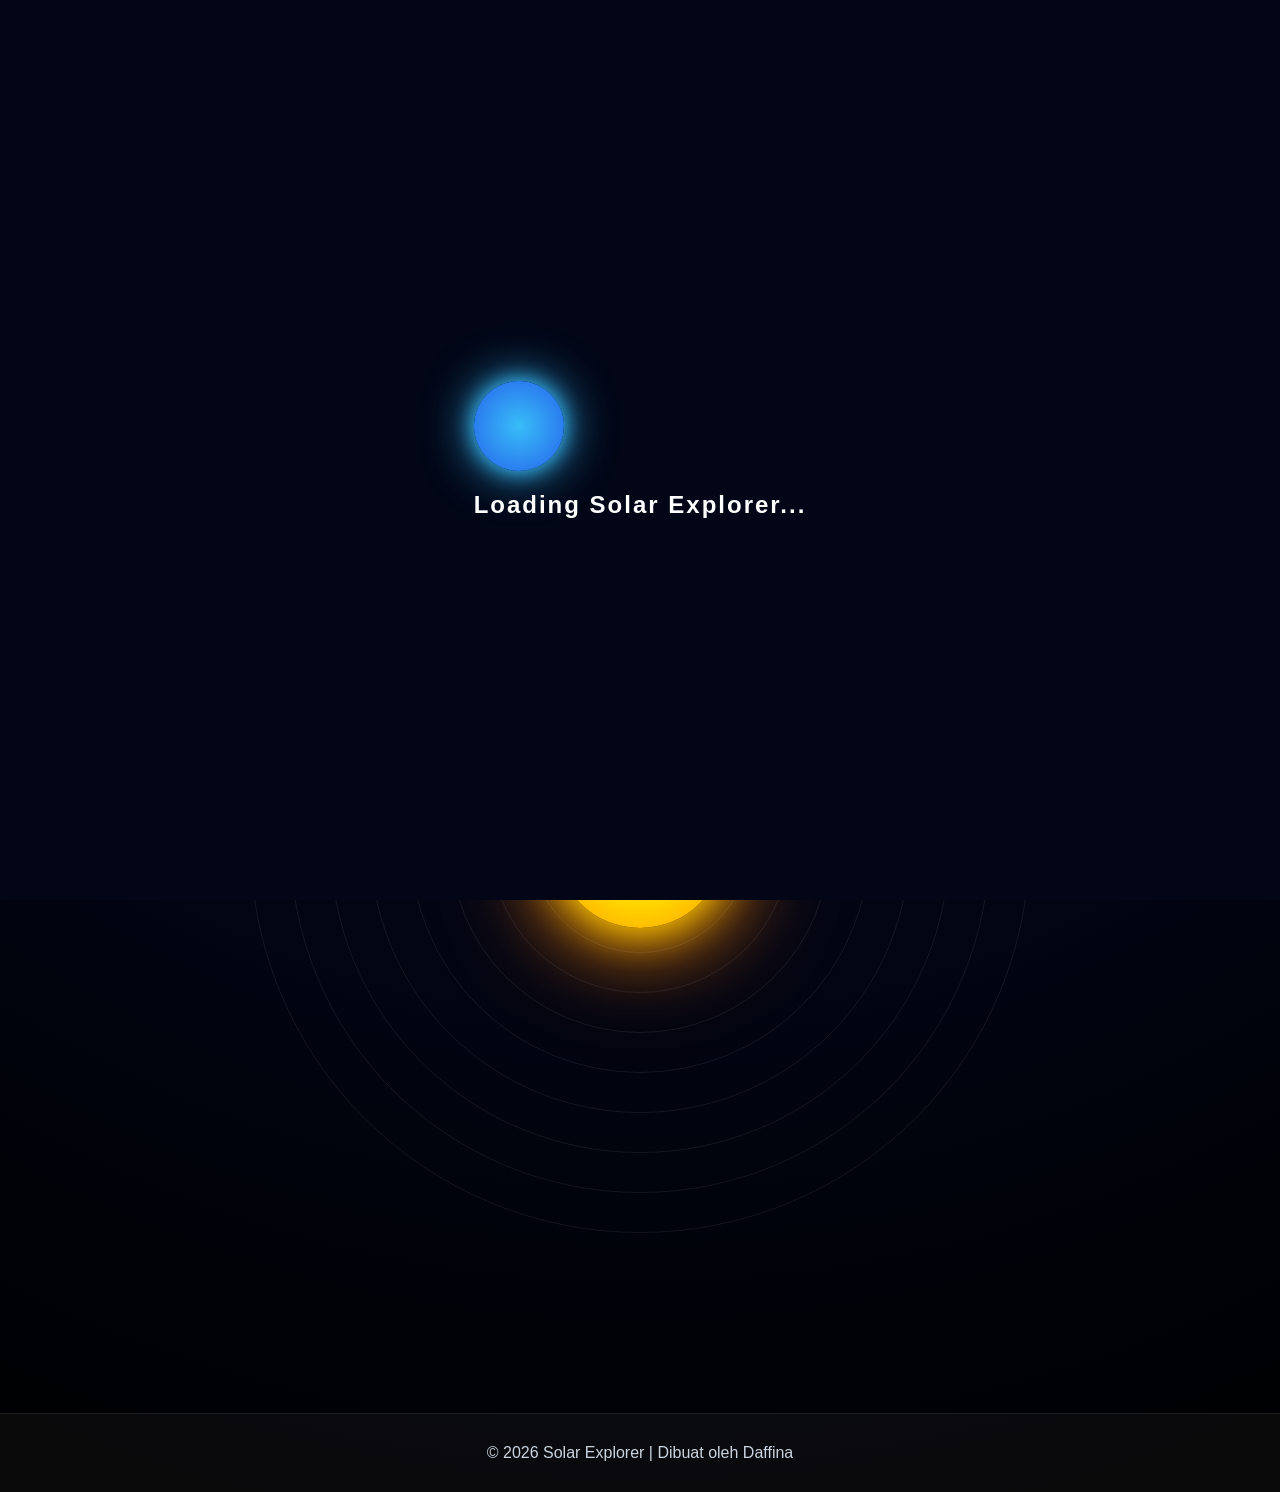
==== index.html @ 03c29b4a "Update index.html" ====
<!DOCTYPE html>
<html lang="id">
<head>
    <meta charset="UTF-8">
    <meta name="viewport" content="width=device-width, initial-scale=1.0">
    <title>Solar Explorer</title>

    <link rel="stylesheet" href="css/style.css">
</head>
<audio id="clickSound">
    <source src="audio/click.mp3" type="audio/mpeg">
</audio>
<body>

<audio id="bg-music" loop>
    <source src="audio/space.mp3" type="audio/mpeg">
</audio>

<div class="stars"></div>
<div class="meteor"></div>

<nav class="navbar">

    <h2 class="logo">🚀 Solar Explorer</h2>

    <div class="nav-right">

        <button
    id="music-btn"
    class="music-btn"
    onclick="toggleMusic()">

    ▶ Musik
</button>
</button>

    </div>

</nav>

<section class="hero">

    <h1>🌌 Jelajah Tata Surya</h1>

    <p>
        Temukan keajaiban planet-planet
        dan pelajari fakta menarik
        tentang Tata Surya.
    </p>

    <a href="planet.html" class="btn">
        🪐 Mulai Jelajah
    </a>

    <div class="solar-system">

        <div class="sun"></div>

        <div class="mercury-orbit">
            <div class="mercury"></div>
        </div>

        <div class="venus-orbit">
            <div class="venus"></div>
        </div>

        <div class="earth-orbit">
            <div class="earth"></div>
        </div>

        <div class="mars-orbit">
            <div class="mars"></div>
        </div>

        <div class="jupiter-orbit">
            <div class="jupiter"></div>
        </div>

        <div class="saturnus-orbit">
            <div class="saturnus"></div>
        </div>

        <div class="uranus-orbit">
            <div class="uranus"></div>
        </div>

        <div class="neptunus-orbit">
            <div class="neptunus"></div>
        </div>

    </div>

</section>

<footer class="footer">

    <p>
         © 2026 Solar Explorer | Dibuat oleh Daffina
    </p>

</footer>

<script src="js/script.js"></script>

</body>
<div id="loader">

    <div class="loader-content">

        <div class="loader-planet"></div>

        <h2>Loading Solar Explorer...</h2>

    </div>

</div>
</html>
---- css/style.css ----
*{
    margin:0;
    padding:0;
    box-sizing:border-box;
}

html{
    scroll-behavior:smooth;
}

body{

    font-family:'Segoe UI',sans-serif;

    background:
    radial-gradient(
        circle at top,
        #0f172a,
        #020617,
        #000000
    );

    color:white;

    overflow-x:hidden;

    min-height:100vh;
}

.stars{

    position:fixed;
    inset:0;

    z-index:-2;

    background-image:
    radial-gradient(white 1px, transparent 1px),
    radial-gradient(#38bdf8 1px, transparent 1px),
    radial-gradient(white 2px, transparent 2px);

    background-size:
    120px 120px,
    180px 180px,
    280px 280px;

    animation:
    moveStars 60s linear infinite;
}

@keyframes moveStars{

    from{
        transform:translateY(0);
    }

    to{
        transform:translateY(-500px);
    }
}

.meteor{

    position:fixed;

    top:-150px;
    left:-150px;

    width:3px;
    height:150px;

    background:
    linear-gradient(
        transparent,
        white
    );

    transform:rotate(-45deg);

    animation:
    meteorMove 10s linear infinite;

    z-index:-1;
}

@keyframes meteorMove{

    0%{

        transform:
        translate(0,0)
        rotate(-45deg);

        opacity:1;
    }

    100%{

        transform:
        translate(1800px,1000px)
        rotate(-45deg);

        opacity:0;
    }
}

.navbar{

    position:sticky;
    top:0;

    display:flex;
    justify-content:space-between;
    align-items:center;

    padding:18px 40px;

    background:
    rgba(0,0,0,.35);

    backdrop-filter:
    blur(20px);

    border-bottom:
    1px solid rgba(255,255,255,.1);

    z-index:999;
}

.logo{

    color:#38bdf8;

    font-size:2rem;
    font-weight:700;

    text-shadow:
    0 0 10px #38bdf8,
    0 0 25px #38bdf8,
    0 0 50px #38bdf8;
}

.nav-right{

    display:flex;
    align-items:center;
    gap:15px;
}

.btn-nav{

    text-decoration:none;

    color:white;

    padding:12px 24px;

    border-radius:40px;

    background:
    linear-gradient(
        135deg,
        #0ea5e9,
        #2563eb
    );

    transition:.3s;
}

.btn-nav:hover{

    transform:
    translateY(-3px)
    scale(1.05);

    box-shadow:
    0 0 20px #38bdf8;
}

.music-btn{

    border:none;

    cursor:pointer;

    color:white;

    font-weight:bold;

    padding:12px 22px;

    border-radius:40px;

    background:
    linear-gradient(
        135deg,
        #06b6d4,
        #3b82f6
    );

    transition:.3s;
}

.music-btn:hover{

    transform:
    translateY(-3px)
    scale(1.05);

    box-shadow:
    0 0 25px #38bdf8;
}

.hero{

    min-height:100vh;

    display:flex;
    flex-direction:column;

    justify-content:center;
    align-items:center;

    text-align:center;

    padding:40px;

    animation:
    fadeUp 1.2s ease;
}

@keyframes fadeUp{

    from{

        opacity:0;

        transform:
        translateY(40px);
    }

    to{

        opacity:1;

        transform:
        translateY(0);
    }
}

.hero h1{

    font-size:4.5rem;

    margin-bottom:20px;

    animation:
    glowTitle 2s ease-in-out infinite alternate;
    floatTitle 4s ease-in-out infinite;
}

@keyframes glowTitle{

    from{

        text-shadow:
        0 0 10px #38bdf8,
        0 0 20px #38bdf8;
    }
    @keyframes floatTitle{

    0%{
        transform:translateY(0);
    }

    50%{
        transform:translateY(-12px);
    }

    100%{
        transform:translateY(0);
    }
}

    to{

        text-shadow:
        0 0 20px #38bdf8,
        0 0 40px #38bdf8,
        0 0 80px #38bdf8;
    }
}

.hero p{

    max-width:700px;

    font-size:1.2rem;

    line-height:1.8;

    color:#cbd5e1;
}

.btn{

    margin-top:30px;

    display:inline-block;

    text-decoration:none;

    color:white;

    padding:14px 30px;

    border-radius:40px;

    background:
    linear-gradient(
        135deg,
        #06b6d4,
        #2563eb
    );

    transition:.3s;
}

.btn:hover{

    transform:
    translateY(-4px)
    scale(1.05);

    box-shadow:
    0 0 30px #38bdf8;
}

.solar-system{

    position:relative;

    width:900px;
    height:900px;

    margin-top:60px;

    display:flex;
    justify-content:center;
    align-items:center;
}

.sun{

    width:170px;
    height:170px;

    border-radius:50%;

    background:
    radial-gradient(
        circle,
        #fff8b0,
        #ffd700,
        #ff9900
    );

    box-shadow:
    0 0 40px #ffd700,
    0 0 80px #ffae00,
    0 0 120px #ff6600;

    animation:
    pulseSun 3s ease-in-out infinite;
}

@keyframes pulseSun{

    0%{
        transform:scale(1);
    }

    50%{
        transform:scale(1.08);
    }

    100%{
        transform:scale(1);
    }
}

@keyframes orbit{

    from{
        transform:rotate(0deg);
    }

    to{
        transform:rotate(360deg);
    }
}

.mercury-orbit,
.venus-orbit,
.earth-orbit,
.mars-orbit,
.jupiter-orbit,
.saturnus-orbit,
.uranus-orbit,
.neptunus-orbit{

    position:absolute;

    border-radius:50%;

    border:
    1px solid rgba(255,255,255,.08);

    transition:.4s;
}

.mercury-orbit:hover,
.venus-orbit:hover,
.earth-orbit:hover,
.mars-orbit:hover,
.jupiter-orbit:hover,
.saturnus-orbit:hover,
.uranus-orbit:hover,
.neptunus-orbit:hover{

    border-color:#38bdf8;

    box-shadow:
    0 0 15px #38bdf8;
}

.mercury,
.venus,
.earth,
.mars,
.jupiter,
.saturnus,
.uranus,
.neptunus{

    position:absolute;

    border-radius:50%;

    transition:.4s;

    cursor:pointer;
}

.mercury:hover,
.venus:hover,
.earth:hover,
.mars:hover,
.jupiter:hover,
.saturnus:hover,
.uranus:hover,
.neptunus:hover{

    transform:scale(1.6);

    box-shadow:
    0 0 15px white,
    0 0 30px white;
}

.mercury-orbit{

    width:220px;
    height:220px;

    animation:
    orbit 4s linear infinite;
}

.mercury{

    width:14px;
    height:14px;

    background:#b8b8b8;

    top:-7px;
    left:103px;
}

.venus-orbit{

    width:300px;
    height:300px;

    animation:
    orbit 7s linear infinite;
}

.venus{

    width:20px;
    height:20px;

    background:#e6c27a;

    top:-10px;
    left:140px;
}

.earth-orbit{

    width:380px;
    height:380px;

    animation:
    orbit 10s linear infinite;
}

.earth{

    width:24px;
    height:24px;

    background:
    linear-gradient(
        135deg,
        #00bfff,
        #0066ff
    );

    top:-12px;
    left:178px;

    box-shadow:
    0 0 12px #00bfff;
}

.mars-orbit{

    width:460px;
    height:460px;

    animation:
    orbit 14s linear infinite;
}

.mars{

    width:22px;
    height:22px;

    background:#c1440e;

    top:-11px;
    left:219px;
}

.jupiter-orbit{

    width:540px;
    height:540px;

    animation:
    orbit 18s linear infinite;
}

.jupiter{

    width:36px;
    height:36px;

    background:
    linear-gradient(
        135deg,
        #e2b07d,
        #b97745
    );

    top:-18px;
    left:252px;
}

.saturnus-orbit{

    width:620px;
    height:620px;

    animation:
    orbit 22s linear infinite;
}

.saturnus{

    width:34px;
    height:34px;

    background:#f1d28b;

    top:-17px;
    left:293px;

    position:absolute;
}

.saturnus::after{

    content:"";

    position:absolute;

    width:55px;
    height:12px;

    border:
    2px solid rgba(255,255,255,.5);

    border-radius:50%;

    top:9px;
    left:-12px;
}

.uranus-orbit{

    width:700px;
    height:700px;

    animation:
    orbit 28s linear infinite;
}

.uranus{

    width:30px;
    height:30px;

    background:#8de0e8;

    top:-15px;
    left:335px;
}

.neptunus-orbit{

    width:780px;
    height:780px;

    animation:
    orbit 34s linear infinite;
}

.neptunus{

    width:28px;
    height:28px;

    background:#4169e1;

    top:-14px;
    left:376px;
}

@media(max-width:768px){

    .solar-system{

        width:500px;
        height:500px;

        transform:scale(.55);
    }
}

.planet-page{

    text-align:center;

    padding:50px 20px;
}

.planet-header h1{

    font-size:3rem;

    margin-bottom:15px;

    color:white;

    text-shadow:
    0 0 15px #38bdf8,
    0 0 35px #38bdf8;
}

.planet-header p{

    color:#cbd5e1;

    max-width:700px;

    margin:auto;

    line-height:1.8;
}

.planet-buttons{

    display:flex;

    justify-content:center;

    flex-wrap:wrap;

    gap:12px;

    margin:35px 0;
}

.planet-buttons button{

    padding:12px 20px;

    border:none;

    border-radius:30px;

    color:white;

    font-weight:bold;

    cursor:pointer;

    background:
    linear-gradient(
        135deg,
        #0ea5e9,
        #2563eb
    );

    transition:.3s;
}

.planet-buttons button:hover{

    transform:
    translateY(-4px)
    scale(1.05);

    box-shadow:
    0 0 20px #38bdf8;
}

.active-planet{

    background:
    linear-gradient(
        135deg,
        #38bdf8,
        #60a5fa
    ) !important;

    box-shadow:
    0 0 15px #38bdf8,
    0 0 35px #38bdf8;
}


.planet-card{

    max-width:850px;

    margin:auto;

    padding:30px;

    border-radius:25px;

    display:flex;
    align-items:center;
    gap:30px;

    background:
    linear-gradient(
        135deg,
        rgba(56,189,248,.15),
        rgba(255,255,255,.05)
    );

    border:
    1px solid rgba(255,255,255,.15);

    backdrop-filter:blur(20px);

    box-shadow:
    0 0 25px rgba(56,189,248,.25);

    animation:
    cardAppear .8s ease;
}

@keyframes cardAppear{

    from{

        opacity:0;

        transform:
        translateY(30px);
    }

    to{

        opacity:1;

        transform:
        translateY(0);
    }
}

.planet-card:hover{

    transform:
    translateY(-6px);

    box-shadow:
    0 0 35px rgba(56,189,248,.5);
}

.planet-image{

    flex:1;
}

.planet-image img{

    width:280px;
    height:280px;

    object-fit:cover;

    border-radius:50%;

    border:
    3px solid rgba(255,255,255,.2);

    box-shadow:
    0 0 25px rgba(56,189,248,.4);

    animation:
    rotatePlanet 40s linear infinite;
}

@keyframes rotatePlanet{

    from{
        transform:rotate(0deg);
    }

    to{
        transform:rotate(360deg);
    }
}

.planet-info{

    flex:1;

    text-align:left;
}

.planet-info h1{

    font-size:2.5rem;

    margin-bottom:20px;

    color:#38bdf8;
}

.planet-info p{

    line-height:1.8;

    color:#e2e8f0;
}

.planet-info ul{

    margin-top:20px;
    margin-left:20px;

    line-height:2;
}

.fact-box{

    margin-top:25px;

    padding:20px;

    border-radius:20px;

    background:
    rgba(255,255,255,.08);

    border:
    1px solid rgba(255,255,255,.1);
}

.fact-box h2{

    color:#38bdf8;

    margin-bottom:12px;
}

.fact-box p{

    color:#e2e8f0;
}

.next-page{

    text-align:center;

    margin:60px 0;
}


.footer{

    margin-top:80px;

    padding:30px;

    text-align:center;

    color:#cbd5e1;

    background:
    rgba(255,255,255,.04);

    border-top:
    1px solid rgba(255,255,255,.08);
}

@media(max-width:768px){

    .navbar{

        flex-direction:column;

        gap:15px;
    }

    .hero h1{

        font-size:2.7rem;
    }

    .hero p{

        font-size:1rem;
    }

    .planet-card{

        flex-direction:column;

        text-align:center;
        opacity:1;
        transition:.5s;
    }

    .planet-info{

        text-align:center;
    }

    .planet-info ul{

        text-align:left;
    }

    .planet-image img{

   width:50px;
height:50px;

    object-fit:cover;

    border-radius:50%;

    border:3px solid rgba(255,255,255,.2);

    box-shadow:
    0 0 20px rgba(56,189,248,.4);

    animation:
    rotatePlanet 40s linear infinite;
}

    .planet-header h1{

        font-size:2rem;
    }
}
#planet-img{

    width:180px !important;
    height:180px !important;

    object-fit:cover;

    border-radius:50%;

    display:block;

    margin:auto;

    box-shadow:
    0 0 20px rgba(56,189,248,.4);
}

#loader{

    position:fixed;

    top:0;
    left:0;

    width:100%;
    height:100%;

    background:#020617;

    display:flex;
    justify-content:center;
    align-items:center;

    z-index:99999;

    transition:1s;
}

.loader-content{

    text-align:center;
}

.loader-content h2{

    margin-top:20px;

    color:white;

    letter-spacing:2px;
}

.loader-planet{

    width:90px;
    height:90px;

    border-radius:50%;

    background:
    radial-gradient(
        circle,
        #38bdf8,
        #2563eb
    );

    box-shadow:
    0 0 20px #38bdf8,
    0 0 50px #38bdf8;

    animation:
    loaderSpin 2s linear infinite;
}

@keyframes loaderSpin{

    from{
        transform:rotate(0deg);
    }

    to{
        transform:rotate(360deg);
    }
}

.loader-hide{

    opacity:0;
    visibility:hidden;
}
.fade-out{

    opacity:0;

    transform:
    translateY(20px);
}

.profile-container{

    text-align:center;
}

.profile-photo{

    width:180px;
    height:180px;

    object-fit:cover;

    border-radius:50%;

    margin-bottom:20px;

    border:4px solid #38bdf8;

    box-shadow:
        0 0 20px #38bdf8,
        0 0 40px #38bdf8;

    transition:.4s;
}

.profile-photo:hover{

    transform:
        scale(1.08)
        rotate(3deg);

    box-shadow:
        0 0 30px #38bdf8,
        0 0 60px #38bdf8;
}
.active-planet{

    background:
    linear-gradient(
        135deg,
        #38bdf8,
        #60a5fa
    ) !important;

    box-shadow:
    0 0 15px #38bdf8,
    0 0 35px #38bdf8;
}
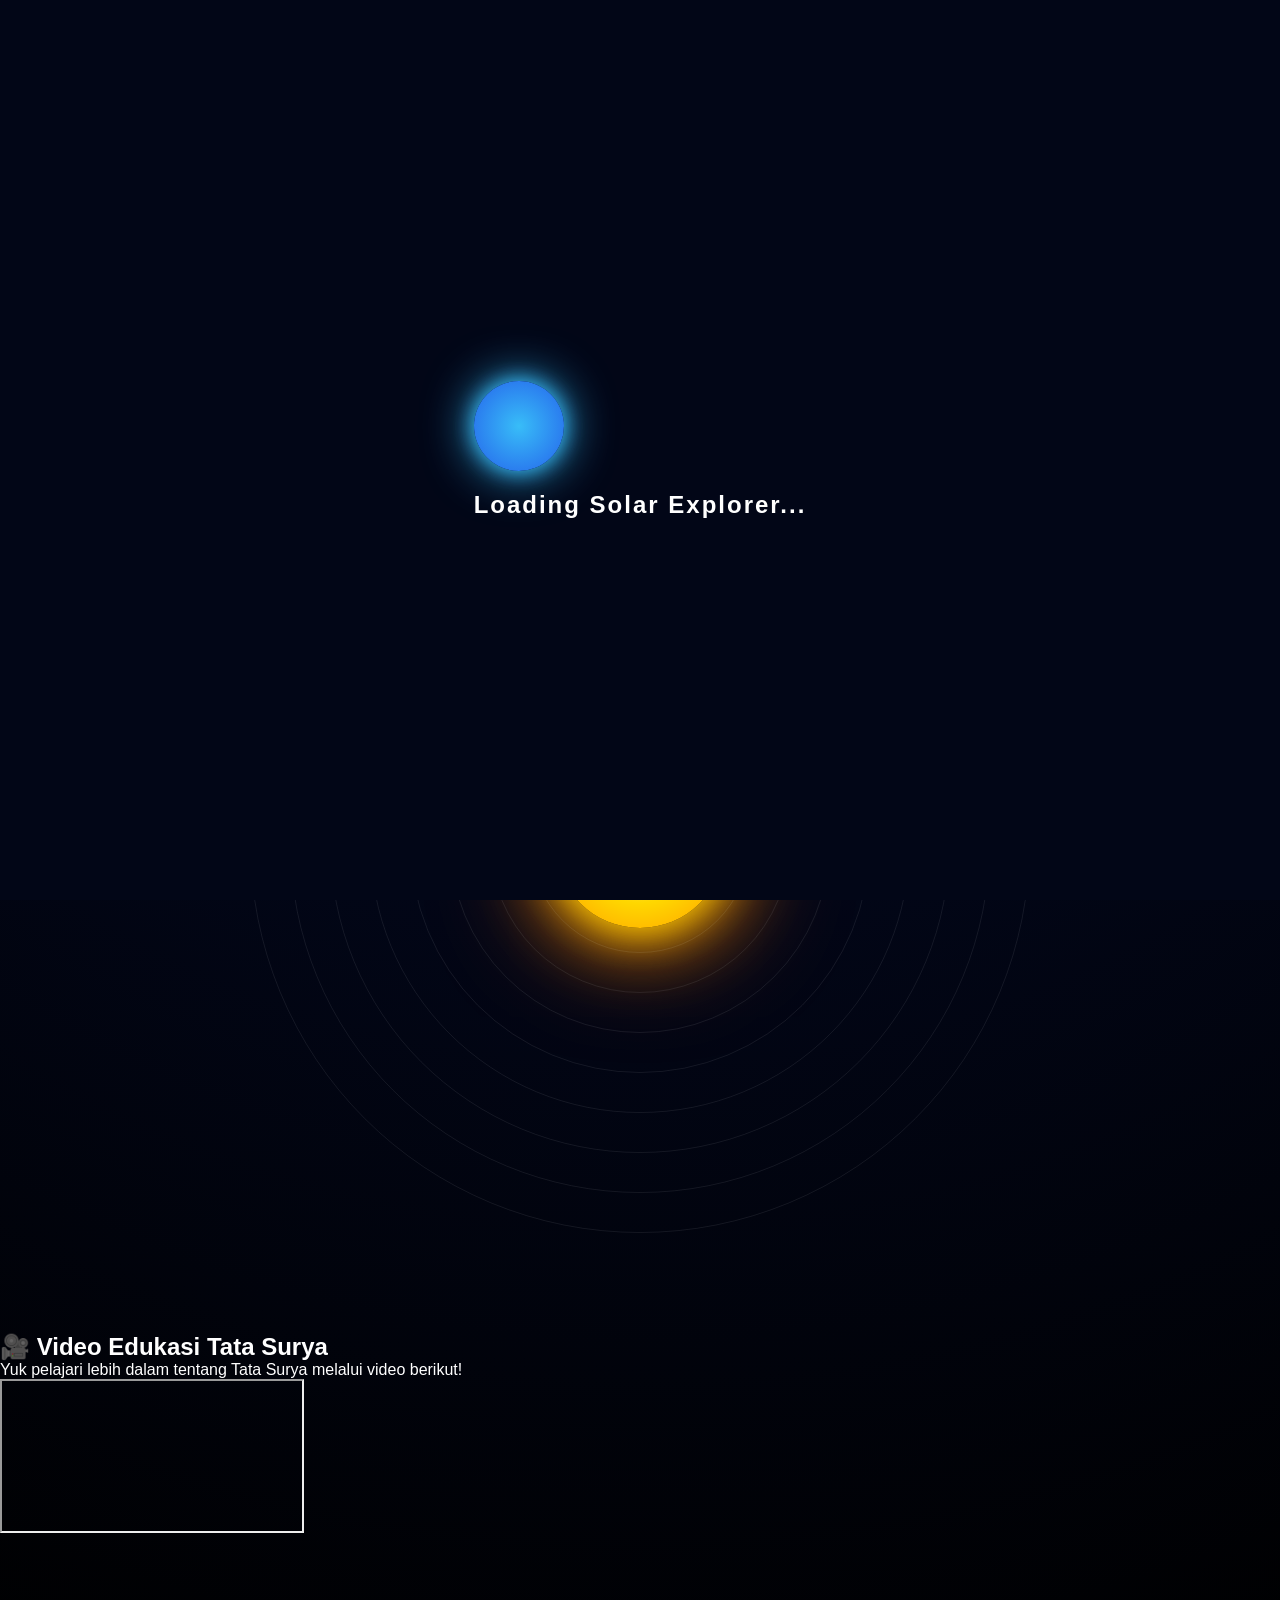
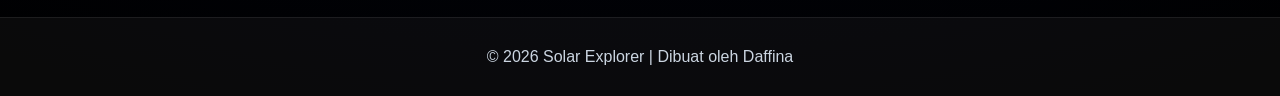
==== commit abf0a7ac: "Update index.html" ====
--- a/index.html
+++ b/index.html
@@ -1,5 +1,6 @@
 <!DOCTYPE html>
 <html lang="id">
+
 <head>
     <meta charset="UTF-8">
     <meta name="viewport" content="width=device-width, initial-scale=1.0">
@@ -7,111 +8,133 @@
 
     <link rel="stylesheet" href="css/style.css">
 </head>
-<audio id="clickSound">
-    <source src="audio/click.mp3" type="audio/mpeg">
-</audio>
+
 <body>
 
-<audio id="bg-music" loop>
-    <source src="audio/space.mp3" type="audio/mpeg">
-</audio>
+    <audio id="clickSound">
+        <source src="audio/click.mp3" type="audio/mpeg">
+    </audio>
 
-<div class="stars"></div>
-<div class="meteor"></div>
+    <audio id="bg-music" loop>
+        <source src="audio/space.mp3" type="audio/mpeg">
+    </audio>
 
-<nav class="navbar">
+    <div class="stars"></div>
+    <div class="meteor"></div>
 
-    <h2 class="logo">🚀 Solar Explorer</h2>
+    <nav class="navbar">
 
-    <div class="nav-right">
+        <h2 class="logo">🚀 Solar Explorer</h2>
 
-        <button
-    id="music-btn"
-    class="music-btn"
-    onclick="toggleMusic()">
+        <div class="nav-right">
 
-    ▶ Musik
-</button>
-</button>
+            <button
+                id="music-btn"
+                class="music-btn"
+                onclick="toggleMusic()">
 
-    </div>
+                ▶ Musik
 
-</nav>
+            </button>
 
-<section class="hero">
-
-    <h1>🌌 Jelajah Tata Surya</h1>
-
-    <p>
-        Temukan keajaiban planet-planet
-        dan pelajari fakta menarik
-        tentang Tata Surya.
-    </p>
-
-    <a href="planet.html" class="btn">
-        🪐 Mulai Jelajah
-    </a>
-
-    <div class="solar-system">
-
-        <div class="sun"></div>
-
-        <div class="mercury-orbit">
-            <div class="mercury"></div>
         </div>
 
-        <div class="venus-orbit">
-            <div class="venus"></div>
+    </nav>
+
+    <section class="hero">
+
+        <h1>🌌 Jelajah Tata Surya</h1>
+
+        <p>
+            Temukan keajaiban planet-planet
+            dan pelajari fakta menarik
+            tentang Tata Surya.
+        </p>
+
+        <a href="planet.html" class="btn">
+            🪐 Mulai Jelajah
+        </a>
+
+        <div class="solar-system">
+
+            <div class="sun"></div>
+
+            <div class="mercury-orbit">
+                <div class="mercury"></div>
+            </div>
+
+            <div class="venus-orbit">
+                <div class="venus"></div>
+            </div>
+
+            <div class="earth-orbit">
+                <div class="earth"></div>
+            </div>
+
+            <div class="mars-orbit">
+                <div class="mars"></div>
+            </div>
+
+            <div class="jupiter-orbit">
+                <div class="jupiter"></div>
+            </div>
+
+            <div class="saturnus-orbit">
+                <div class="saturnus"></div>
+            </div>
+
+            <div class="uranus-orbit">
+                <div class="uranus"></div>
+            </div>
+
+            <div class="neptunus-orbit">
+                <div class="neptunus"></div>
+            </div>
+
         </div>
 
-        <div class="earth-orbit">
-            <div class="earth"></div>
-        </div>
+    </section>
 
-        <div class="mars-orbit">
-            <div class="mars"></div>
-        </div>
+    <!-- VIDEO EDUKASI -->
 
-        <div class="jupiter-orbit">
-            <div class="jupiter"></div>
-        </div>
+    <section class="video-section">
 
-        <div class="saturnus-orbit">
-            <div class="saturnus"></div>
-        </div>
+        <h2>🎥 Video Edukasi Tata Surya</h2>
 
-        <div class="uranus-orbit">
-            <div class="uranus"></div>
-        </div>
+        <p>
+            Yuk pelajari lebih dalam tentang Tata Surya melalui video berikut!
+        </p>
 
-        <div class="neptunus-orbit">
-            <div class="neptunus"></div>
+        <iframe
+            src="https://www.youtube.com/embed/2EgP_zSOKN4"
+            title="Video Tata Surya"
+            allowfullscreen>
+        </iframe>
+
+    </section>
+
+    <footer class="footer">
+
+        <p>
+            © 2026 Solar Explorer | Dibuat oleh Daffina
+        </p>
+
+    </footer>
+
+    <div id="loader">
+
+        <div class="loader-content">
+
+            <div class="loader-planet"></div>
+
+            <h2>Loading Solar Explorer...</h2>
+
         </div>
 
     </div>
 
-</section>
-
-<footer class="footer">
-
-    <p>
-         © 2026 Solar Explorer | Dibuat oleh Daffina
-    </p>
-
-</footer>
-
-<script src="js/script.js"></script>
+    <script src="js/script.js"></script>
 
 </body>
-<div id="loader">
 
-    <div class="loader-content">
-
-        <div class="loader-planet"></div>
-
-        <h2>Loading Solar Explorer...</h2>
-
-    </div>
-
-</div>
 </html>
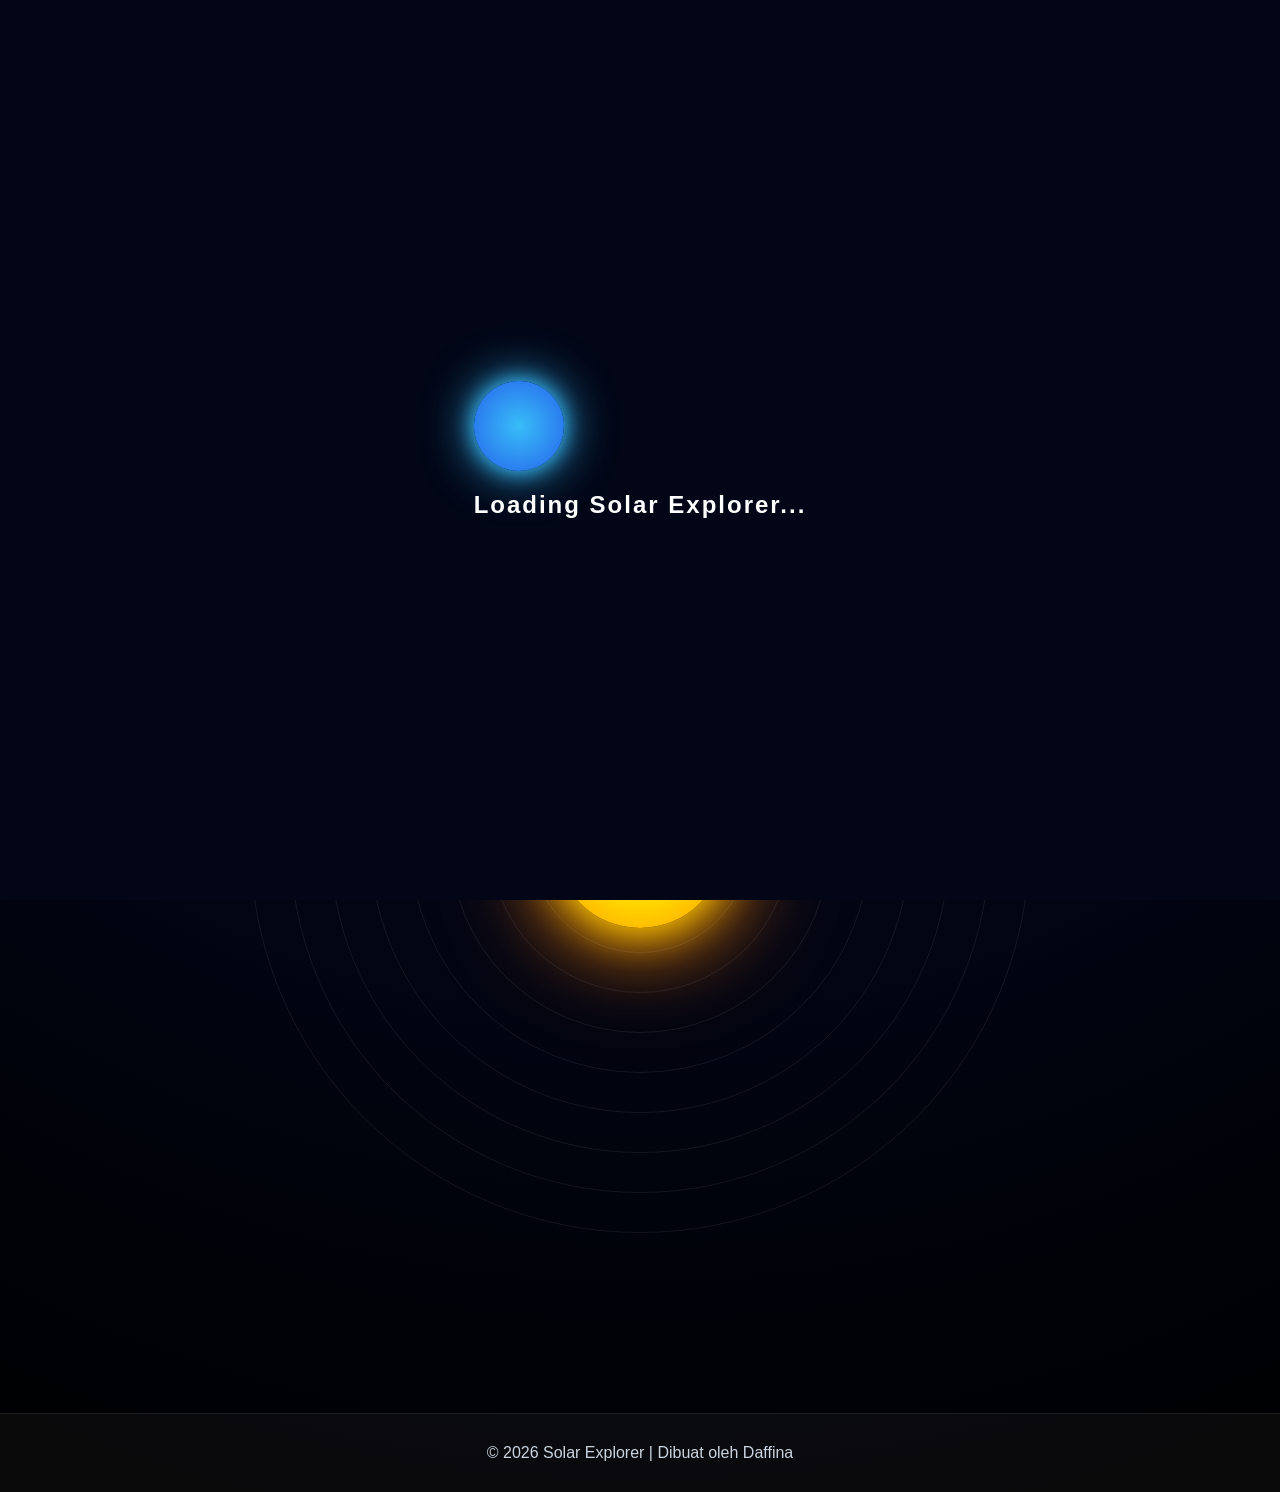
==== commit 7a4e1c18: "Update index.html" ====
--- a/index.html
+++ b/index.html
@@ -95,22 +95,6 @@
 
     </section>
 
-    <!-- VIDEO EDUKASI -->
-
-    <section class="video-section">
-
-        <h2>🎥 Video Edukasi Tata Surya</h2>
-
-        <p>
-            Yuk pelajari lebih dalam tentang Tata Surya melalui video berikut!
-        </p>
-
-        <iframe
-            src="https://www.youtube.com/embed/2EgP_zSOKN4"
-            title="Video Tata Surya"
-            allowfullscreen>
-        </iframe>
-
     </section>
 
     <footer class="footer">
--- a/css/style.css
+++ b/css/style.css
@@ -1151,3 +1151,46 @@
     0 0 15px #38bdf8,
     0 0 35px #38bdf8;
 }
+.video-section{
+
+    width:100%;
+
+    max-width:1100px;
+
+    margin:70px auto;
+
+    text-align:center;
+
+    padding:20px;
+
+}
+
+.video-section h2{
+
+    font-size:2rem;
+
+    margin-bottom:15px;
+
+}
+
+.video-section p{
+
+    color:#cbd5e1;
+
+    margin-bottom:25px;
+
+}
+
+.video-section iframe{
+
+    width:100%;
+
+    height:600px;
+
+    border:none;
+
+    border-radius:20px;
+
+    box-shadow:0 0 25px rgba(0,255,255,.3);
+
+}
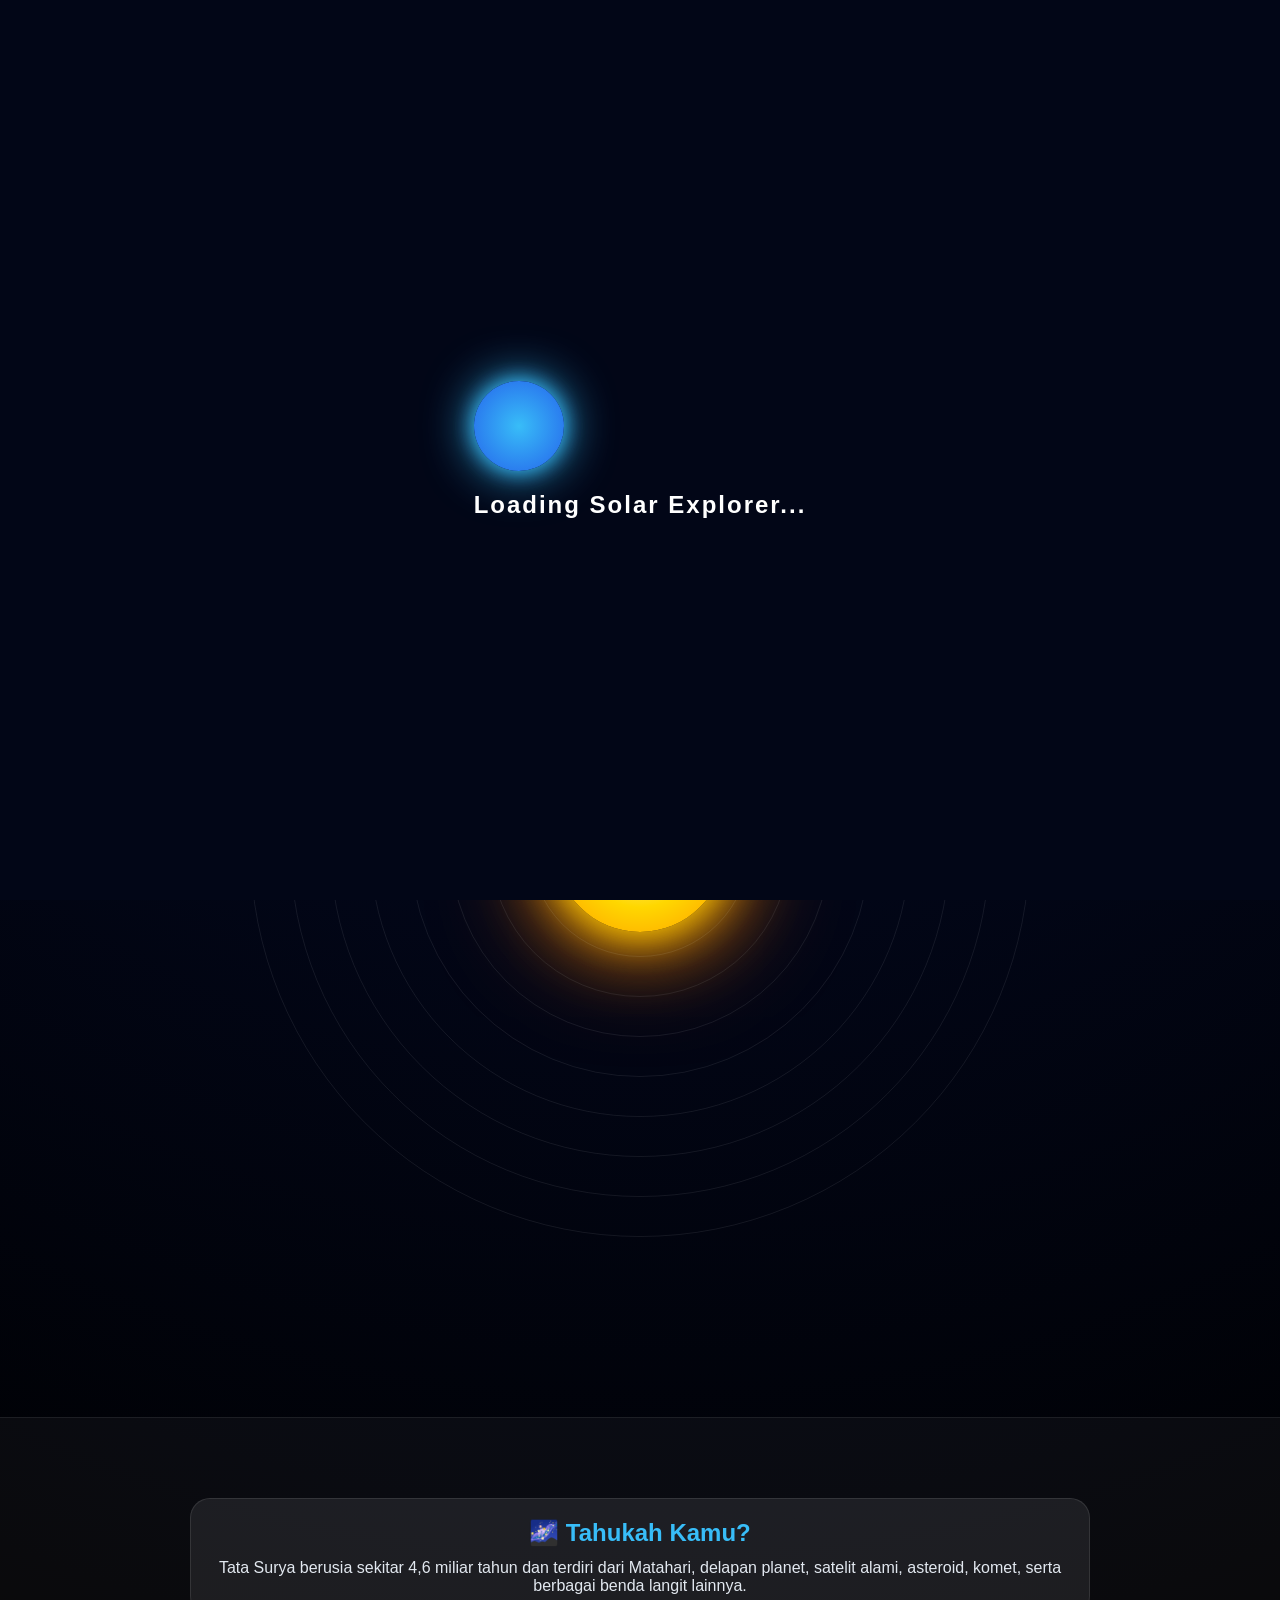
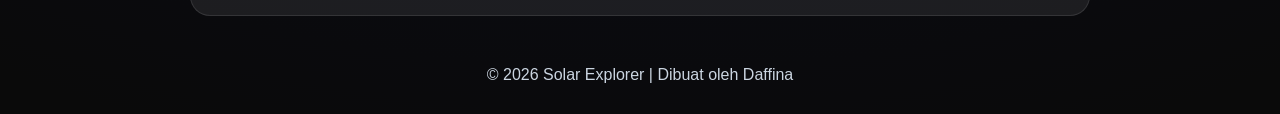
==== commit ea0a8c3f: "Update index.html" ====
--- a/index.html
+++ b/index.html
@@ -24,22 +24,38 @@
 
     <nav class="navbar">
 
-        <h2 class="logo">🚀 Solar Explorer</h2>
+    <h2 class="logo">🚀 Solar Explorer</h2>
 
-        <div class="nav-right">
+    <div class="nav-right">
 
-            <button
-                id="music-btn"
-                class="music-btn"
-                onclick="toggleMusic()">
+        <a href="index.html" class="btn-nav">
+            🏠 Beranda
+        </a>
 
-                ▶ Musik
+        <a href="planet.html" class="btn-nav">
+            🪐 Planet
+        </a>
 
-            </button>
+        <a href="video.html" class="btn-nav">
+            🎥 Video
+        </a>
 
-        </div>
+        <a href="tentang.html" class="btn-nav">
+            📖 Tentang
+        </a>
 
-    </nav>
+        <button
+            id="music-btn"
+            class="music-btn"
+            onclick="toggleMusic()">
+
+            ▶ Musik
+
+        </button>
+
+    </div>
+
+</nav>
 
     <section class="hero">
 
@@ -51,8 +67,10 @@
             tentang Tata Surya.
         </p>
 
-        <a href="planet.html" class="btn">
-            🪐 Mulai Jelajah
+        <a 
+            href="planet.html" class="btn" onclick="playClick()">
+            🚀 Mulai Jelajah
+</a>
         </a>
 
         <div class="solar-system">
@@ -60,44 +78,53 @@
             <div class="sun"></div>
 
             <div class="mercury-orbit">
-                <div class="mercury"></div>
+                <div class="mercury" title="Merkurius"></div>
             </div>
 
             <div class="venus-orbit">
-                <div class="venus"></div>
+                <div class="venus" title="Venus"></div>
             </div>
 
             <div class="earth-orbit">
-                <div class="earth"></div>
+               <div class="earth" title="Bumi"></div>
             </div>
 
             <div class="mars-orbit">
-                <div class="mars"></div>
+               <div class="mars" title="Mars"></div>
             </div>
 
             <div class="jupiter-orbit">
-                <div class="jupiter"></div>
+              <div class="jupiter" title="Jupiter"></div>
             </div>
 
             <div class="saturnus-orbit">
-                <div class="saturnus"></div>
+                <div class="saturnus" title="Saturnus"></div>
             </div>
 
             <div class="uranus-orbit">
-                <div class="uranus"></div>
+                <div class="uranus" title="Uranus"></div>
             </div>
 
             <div class="neptunus-orbit">
-                <div class="neptunus"></div>
+               <div class="neptunus" title="Neptunus"></div>
             </div>
 
         </div>
 
     </section>
 
-    </section>
+    <footer class="footer">
+        <section class="fact-box" style="max-width:900px; margin:50px auto;">
 
-    <footer class="footer">
+    <h2>🌌 Tahukah Kamu?</h2>
+
+    <p>
+        Tata Surya berusia sekitar 4,6 miliar tahun dan terdiri dari
+        Matahari, delapan planet, satelit alami, asteroid, komet,
+        serta berbagai benda langit lainnya.
+    </p>
+
+</section>
 
         <p>
             © 2026 Solar Explorer | Dibuat oleh Daffina
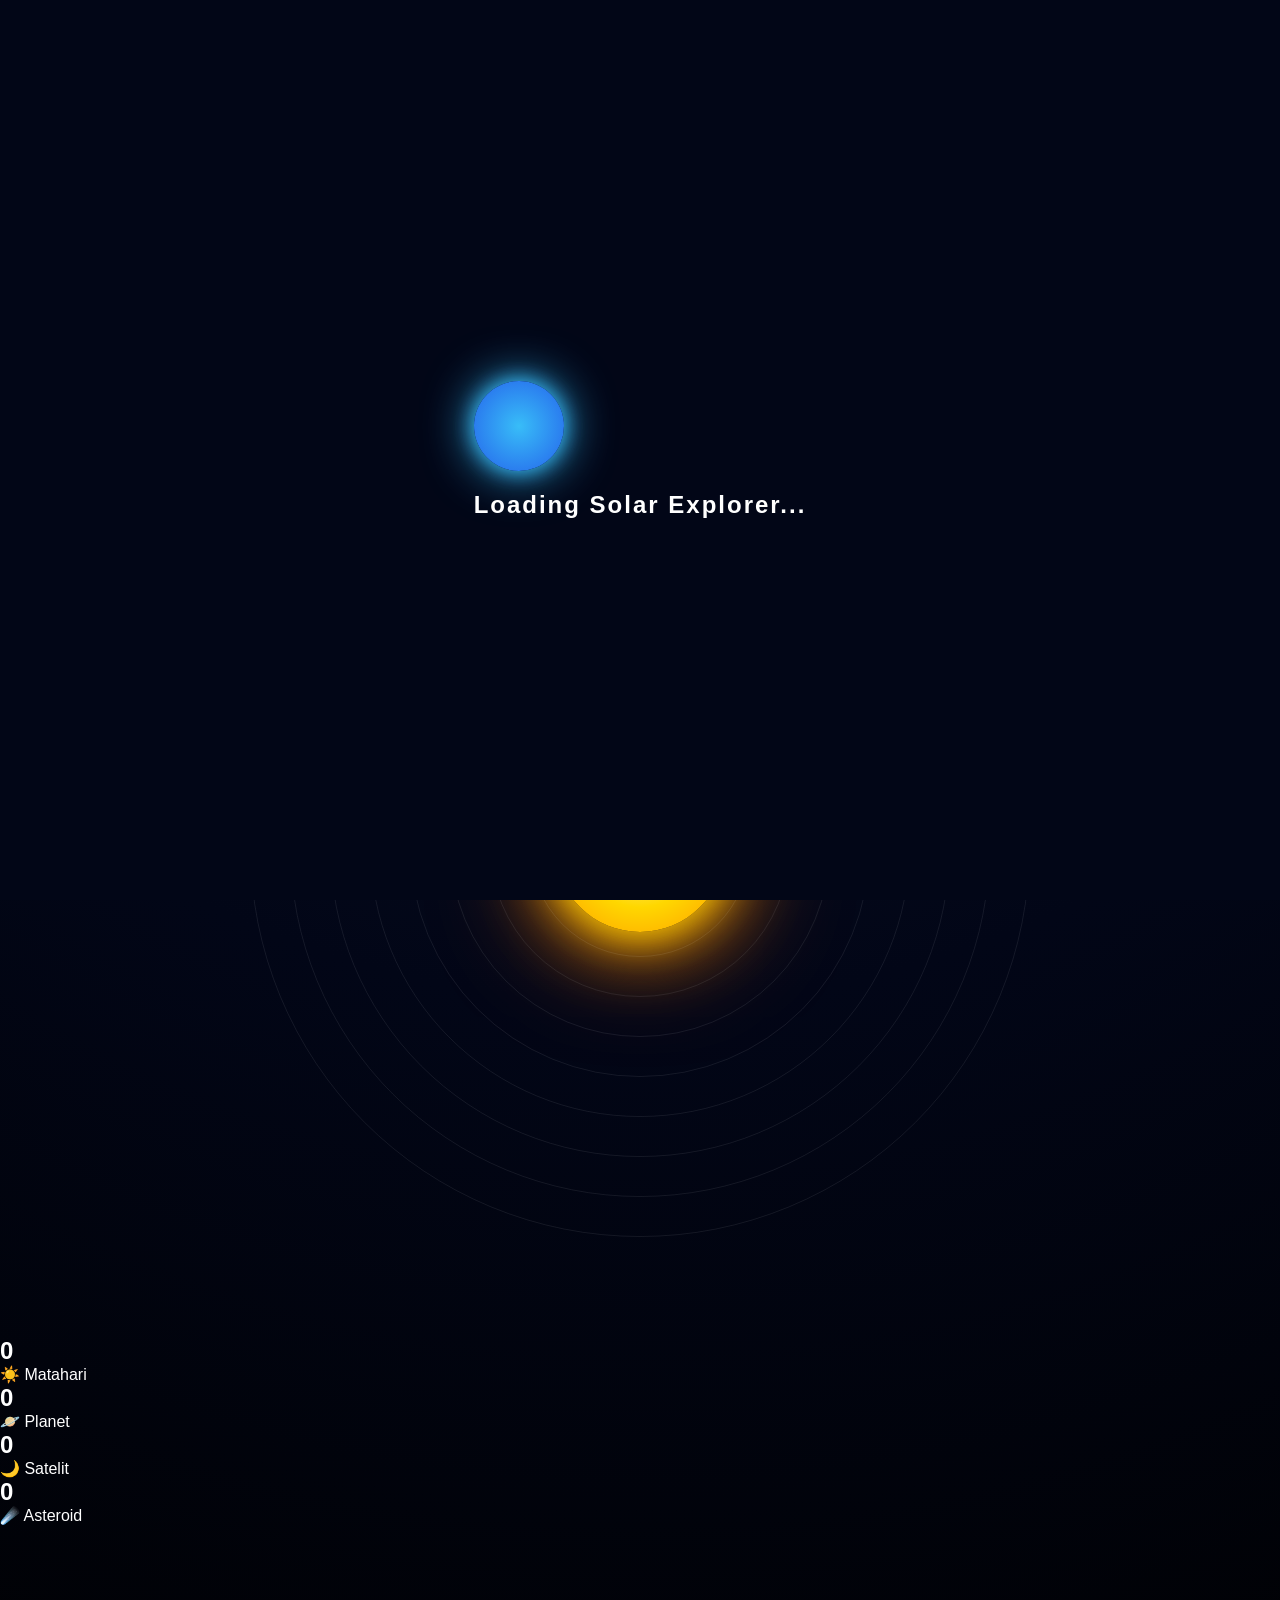
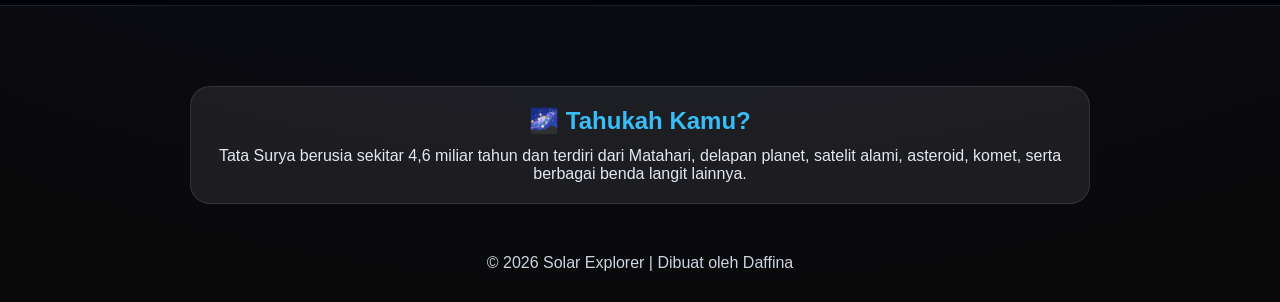
==== commit eb1d930f: "Update index.html" ====
--- a/index.html
+++ b/index.html
@@ -78,41 +78,101 @@
             <div class="sun"></div>
 
             <div class="mercury-orbit">
-                <div class="mercury" title="Merkurius"></div>
+                <div
+                class="mercury"
+                title="Merkurius"
+                onclick="goPlanet()">
+</div>    
             </div>
 
             <div class="venus-orbit">
-                <div class="venus" title="Venus"></div>
+                <div
+    class="venus"
+    title="Venus"
+    onclick="goPlanet()">
+</div>
             </div>
 
             <div class="earth-orbit">
-               <div class="earth" title="Bumi"></div>
-            </div>
+<div
+    class="earth"
+    title="Bumi"
+    onclick="goPlanet()">
+</div>            </div>
 
             <div class="mars-orbit">
-               <div class="mars" title="Mars"></div>
-            </div>
+<div
+    class="mars"
+    title="Mars"
+    onclick="goPlanet()">
+</div>            </div>
 
             <div class="jupiter-orbit">
-              <div class="jupiter" title="Jupiter"></div>
-            </div>
+<div
+    class="jupiter"
+    title="Jupiter"
+    onclick="goPlanet()">
+</div>            </div>
 
             <div class="saturnus-orbit">
-                <div class="saturnus" title="Saturnus"></div>
-            </div>
+<div
+    class="saturnus"
+    title="Saturnus"
+    onclick="goPlanet()">
+</div>            </div>
 
             <div class="uranus-orbit">
-                <div class="uranus" title="Uranus"></div>
-            </div>
+<div
+    class="uranus"
+    title="Uranus"
+    onclick="goPlanet()">
+</div>            </div>
 
             <div class="neptunus-orbit">
-               <div class="neptunus" title="Neptunus"></div>
-            </div>
+<div
+    class="neptunus"
+    title="Neptunus"
+    onclick="goPlanet()">
+</div>            </div>
 
         </div>
 
     </section>
-
+<section class="stats-section">
+
+    <div class="stat-card">
+
+        <h2 id="sun-count">0</h2>
+
+        <p>☀️ Matahari</p>
+
+    </div>
+
+    <div class="stat-card">
+
+        <h2 id="planet-count">0</h2>
+
+        <p>🪐 Planet</p>
+
+    </div>
+
+    <div class="stat-card">
+
+        <h2 id="moon-count">0</h2>
+
+        <p>🌙 Satelit</p>
+
+    </div>
+
+    <div class="stat-card">
+
+        <h2 id="asteroid-count">0</h2>
+
+        <p>☄️ Asteroid</p>
+
+    </div>
+
+</section>
     <footer class="footer">
         <section class="fact-box" style="max-width:900px; margin:50px auto;">
 
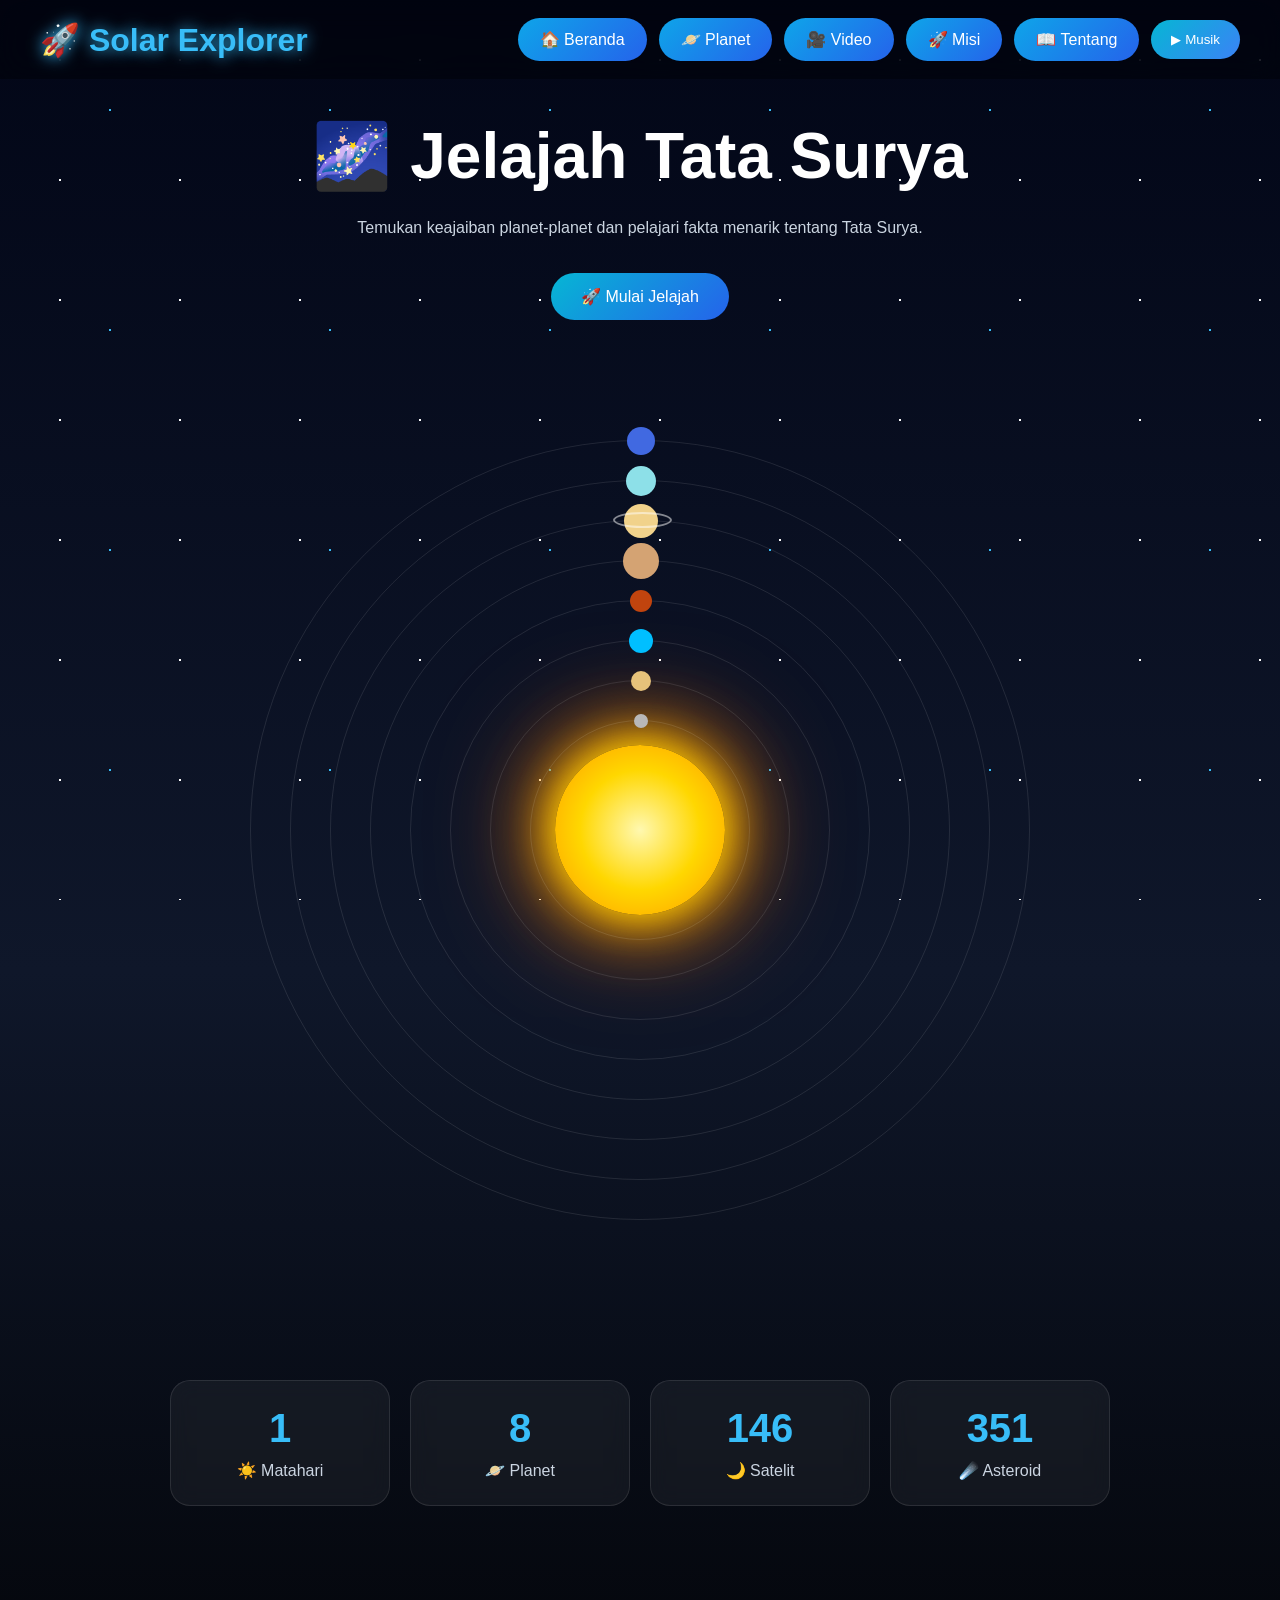
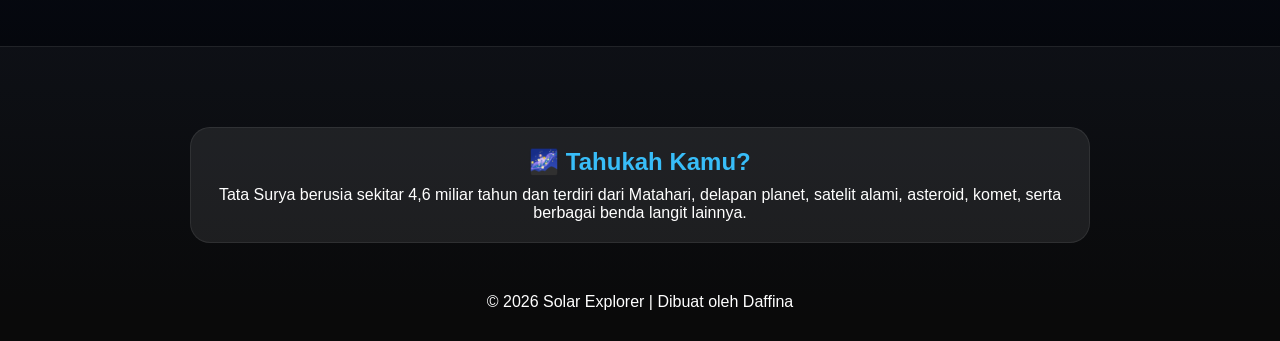
==== commit 210d0af0: "Update index.html" ====
--- a/index.html
+++ b/index.html
@@ -29,20 +29,24 @@
     <div class="nav-right">
 
         <a href="index.html" class="btn-nav">
-            🏠 Beranda
-        </a>
-
-        <a href="planet.html" class="btn-nav">
-            🪐 Planet
-        </a>
-
-        <a href="video.html" class="btn-nav">
-            🎥 Video
-        </a>
-
-        <a href="tentang.html" class="btn-nav">
-            📖 Tentang
-        </a>
+    🏠 Beranda
+</a>
+
+<a href="planet.html" class="btn-nav">
+    🪐 Planet
+</a>
+
+<a href="video.html" class="btn-nav">
+    🎥 Video
+</a>
+
+<a href="mission.html" class="btn-nav">
+    🚀 Misi
+</a>
+
+<a href="tentang.html" class="btn-nav">
+    📖 Tentang
+</a>
 
         <button
             id="music-btn"
--- a/css/style.css
+++ b/css/style.css
@@ -9,47 +9,36 @@
 }
 
 body{
-
     font-family:'Segoe UI',sans-serif;
-
-    background:
-    radial-gradient(
-        circle at top,
+    background:linear-gradient(
+        to bottom,
+        #020617,
         #0f172a,
-        #020617,
         #000000
     );
-
     color:white;
-
     overflow-x:hidden;
-
-    min-height:100vh;
-}
+}
+
+/* BACKGROUND */
 
 .stars{
-
     position:fixed;
     inset:0;
-
     z-index:-2;
 
     background-image:
     radial-gradient(white 1px, transparent 1px),
-    radial-gradient(#38bdf8 1px, transparent 1px),
-    radial-gradient(white 2px, transparent 2px);
+    radial-gradient(#38bdf8 1px, transparent 1px);
 
     background-size:
     120px 120px,
-    180px 180px,
-    280px 280px;
-
-    animation:
-    moveStars 60s linear infinite;
+    220px 220px;
+
+    animation:moveStars 60s linear infinite;
 }
 
 @keyframes moveStars{
-
     from{
         transform:translateY(0);
     }
@@ -60,14 +49,12 @@
 }
 
 .meteor{
-
     position:fixed;
+    width:3px;
+    height:150px;
 
     top:-150px;
     left:-150px;
-
-    width:3px;
-    height:150px;
 
     background:
     linear-gradient(
@@ -86,7 +73,6 @@
 @keyframes meteorMove{
 
     0%{
-
         transform:
         translate(0,0)
         rotate(-45deg);
@@ -95,7 +81,6 @@
     }
 
     100%{
-
         transform:
         translate(1800px,1000px)
         rotate(-45deg);
@@ -104,6 +89,8 @@
     }
 }
 
+/* NAVBAR */
+
 .navbar{
 
     position:sticky;
@@ -115,15 +102,11 @@
 
     padding:18px 40px;
 
+    backdrop-filter:blur(15px);
+
     background:
     rgba(0,0,0,.35);
 
-    backdrop-filter:
-    blur(20px);
-
-    border-bottom:
-    1px solid rgba(255,255,255,.1);
-
     z-index:999;
 }
 
@@ -132,30 +115,26 @@
     color:#38bdf8;
 
     font-size:2rem;
-    font-weight:700;
 
     text-shadow:
-    0 0 10px #38bdf8,
-    0 0 25px #38bdf8,
-    0 0 50px #38bdf8;
+    0 0 15px #38bdf8;
 }
 
 .nav-right{
 
     display:flex;
+    gap:12px;
     align-items:center;
-    gap:15px;
 }
 
 .btn-nav{
 
     text-decoration:none;
-
     color:white;
 
-    padding:12px 24px;
-
-    border-radius:40px;
+    padding:12px 22px;
+
+    border-radius:30px;
 
     background:
     linear-gradient(
@@ -170,26 +149,35 @@
 .btn-nav:hover{
 
     transform:
-    translateY(-3px)
-    scale(1.05);
+    translateY(-3px);
 
     box-shadow:
     0 0 20px #38bdf8;
 }
 
+.active-nav{
+
+    box-shadow:
+    0 0 15px #38bdf8;
+
+    background:
+    linear-gradient(
+        135deg,
+        #38bdf8,
+        #60a5fa
+    );
+}
+
 .music-btn{
 
     border:none;
-
     cursor:pointer;
 
     color:white;
 
-    font-weight:bold;
-
-    padding:12px 22px;
-
-    border-radius:40px;
+    padding:12px 20px;
+
+    border-radius:30px;
 
     background:
     linear-gradient(
@@ -197,19 +185,9 @@
         #06b6d4,
         #3b82f6
     );
-
-    transition:.3s;
-}
-
-.music-btn:hover{
-
-    transform:
-    translateY(-3px)
-    scale(1.05);
-
-    box-shadow:
-    0 0 25px #38bdf8;
-}
+}
+
+/* HERO */
 
 .hero{
 
@@ -224,38 +202,16 @@
     text-align:center;
 
     padding:40px;
+}
+
+.hero h1{
+
+    font-size:4rem;
+
+    margin-bottom:20px;
 
     animation:
-    fadeUp 1.2s ease;
-}
-
-@keyframes fadeUp{
-
-    from{
-
-        opacity:0;
-
-        transform:
-        translateY(40px);
-    }
-
-    to{
-
-        opacity:1;
-
-        transform:
-        translateY(0);
-    }
-}
-
-.hero h1{
-
-    font-size:4.5rem;
-
-    margin-bottom:20px;
-
-    animation:
-    glowTitle 2s ease-in-out infinite alternate;
+    glowTitle 2s ease-in-out infinite alternate,
     floatTitle 4s ease-in-out infinite;
 }
 
@@ -267,20 +223,6 @@
         0 0 10px #38bdf8,
         0 0 20px #38bdf8;
     }
-    @keyframes floatTitle{
-
-    0%{
-        transform:translateY(0);
-    }
-
-    50%{
-        transform:translateY(-12px);
-    }
-
-    100%{
-        transform:translateY(0);
-    }
-}
 
     to{
 
@@ -291,25 +233,37 @@
     }
 }
 
+@keyframes floatTitle{
+
+    0%{
+        transform:translateY(0);
+    }
+
+    50%{
+        transform:translateY(-12px);
+    }
+
+    100%{
+        transform:translateY(0);
+    }
+}
+
 .hero p{
 
     max-width:700px;
 
-    font-size:1.2rem;
+    color:#cbd5e1;
 
     line-height:1.8;
-
-    color:#cbd5e1;
 }
 
 .btn{
 
+    display:inline-block;
+
     margin-top:30px;
 
-    display:inline-block;
-
     text-decoration:none;
-
     color:white;
 
     padding:14px 30px;
@@ -322,19 +276,8 @@
         #06b6d4,
         #2563eb
     );
-
-    transition:.3s;
-}
-
-.btn:hover{
-
-    transform:
-    translateY(-4px)
-    scale(1.05);
-
-    box-shadow:
-    0 0 30px #38bdf8;
-}
+}
+/* SOLAR SYSTEM */
 
 .solar-system{
 
@@ -413,25 +356,7 @@
 
     border-radius:50%;
 
-    border:
-    1px solid rgba(255,255,255,.08);
-
-    transition:.4s;
-}
-
-.mercury-orbit:hover,
-.venus-orbit:hover,
-.earth-orbit:hover,
-.mars-orbit:hover,
-.jupiter-orbit:hover,
-.saturnus-orbit:hover,
-.uranus-orbit:hover,
-.neptunus-orbit:hover{
-
-    border-color:#38bdf8;
-
-    box-shadow:
-    0 0 15px #38bdf8;
+    border:1px solid rgba(255,255,255,.1);
 }
 
 .mercury,
@@ -444,12 +369,153 @@
 .neptunus{
 
     position:absolute;
-
     border-radius:50%;
-
-    transition:.4s;
-
     cursor:pointer;
+}
+
+/* MERKURIUS */
+
+.mercury-orbit{
+    width:220px;
+    height:220px;
+    animation:orbit 4s linear infinite;
+}
+
+.mercury{
+    width:14px;
+    height:14px;
+    background:#b8b8b8;
+    top:-7px;
+    left:103px;
+}
+
+/* VENUS */
+
+.venus-orbit{
+    width:300px;
+    height:300px;
+    animation:orbit 7s linear infinite;
+}
+
+.venus{
+    width:20px;
+    height:20px;
+    background:#e6c27a;
+    top:-10px;
+    left:140px;
+}
+
+/* BUMI */
+
+.earth-orbit{
+    width:380px;
+    height:380px;
+    animation:orbit 10s linear infinite;
+}
+
+.earth{
+    width:24px;
+    height:24px;
+    background:#00bfff;
+    top:-12px;
+    left:178px;
+}
+
+/* MARS */
+
+.mars-orbit{
+    width:460px;
+    height:460px;
+    animation:orbit 14s linear infinite;
+}
+
+.mars{
+    width:22px;
+    height:22px;
+    background:#c1440e;
+    top:-11px;
+    left:219px;
+}
+
+/* JUPITER */
+
+.jupiter-orbit{
+    width:540px;
+    height:540px;
+    animation:orbit 18s linear infinite;
+}
+
+.jupiter{
+    width:36px;
+    height:36px;
+    background:#d4a373;
+    top:-18px;
+    left:252px;
+}
+
+/* SATURNUS */
+
+.saturnus-orbit{
+    width:620px;
+    height:620px;
+    animation:orbit 22s linear infinite;
+}
+
+.saturnus{
+    width:34px;
+    height:34px;
+    background:#f1d28b;
+    top:-17px;
+    left:293px;
+}
+
+.saturnus::after{
+
+    content:"";
+
+    position:absolute;
+
+    width:55px;
+    height:12px;
+
+    border:2px solid rgba(255,255,255,.5);
+
+    border-radius:50%;
+
+    top:8px;
+    left:-11px;
+}
+
+/* URANUS */
+
+.uranus-orbit{
+    width:700px;
+    height:700px;
+    animation:orbit 28s linear infinite;
+}
+
+.uranus{
+    width:30px;
+    height:30px;
+    background:#8de0e8;
+    top:-15px;
+    left:335px;
+}
+
+/* NEPTUNUS */
+
+.neptunus-orbit{
+    width:780px;
+    height:780px;
+    animation:orbit 34s linear infinite;
+}
+
+.neptunus{
+    width:28px;
+    height:28px;
+    background:#4169e1;
+    top:-14px;
+    left:376px;
 }
 
 .mercury:hover,
@@ -461,274 +527,54 @@
 .uranus:hover,
 .neptunus:hover{
 
-    transform:scale(1.6);
+    transform:scale(1.4);
 
     box-shadow:
-    0 0 15px white,
-    0 0 30px white;
-}
-
-.mercury-orbit{
-
-    width:220px;
-    height:220px;
-
-    animation:
-    orbit 4s linear infinite;
-}
-
-.mercury{
-
-    width:14px;
-    height:14px;
-
-    background:#b8b8b8;
-
-    top:-7px;
-    left:103px;
-}
-
-.venus-orbit{
-
-    width:300px;
-    height:300px;
-
-    animation:
-    orbit 7s linear infinite;
-}
-
-.venus{
-
-    width:20px;
-    height:20px;
-
-    background:#e6c27a;
-
-    top:-10px;
-    left:140px;
-}
-
-.earth-orbit{
-
-    width:380px;
-    height:380px;
-
-    animation:
-    orbit 10s linear infinite;
-}
-
-.earth{
-
-    width:24px;
-    height:24px;
-
-    background:
-    linear-gradient(
-        135deg,
-        #00bfff,
-        #0066ff
-    );
-
-    top:-12px;
-    left:178px;
-
-    box-shadow:
-    0 0 12px #00bfff;
-}
-
-.mars-orbit{
-
-    width:460px;
-    height:460px;
-
-    animation:
-    orbit 14s linear infinite;
-}
-
-.mars{
-
-    width:22px;
-    height:22px;
-
-    background:#c1440e;
-
-    top:-11px;
-    left:219px;
-}
-
-.jupiter-orbit{
-
-    width:540px;
-    height:540px;
-
-    animation:
-    orbit 18s linear infinite;
-}
-
-.jupiter{
-
-    width:36px;
-    height:36px;
-
-    background:
-    linear-gradient(
-        135deg,
-        #e2b07d,
-        #b97745
-    );
-
-    top:-18px;
-    left:252px;
-}
-
-.saturnus-orbit{
-
-    width:620px;
-    height:620px;
-
-    animation:
-    orbit 22s linear infinite;
-}
-
-.saturnus{
-
-    width:34px;
-    height:34px;
-
-    background:#f1d28b;
-
-    top:-17px;
-    left:293px;
-
-    position:absolute;
-}
-
-.saturnus::after{
-
-    content:"";
-
-    position:absolute;
-
-    width:55px;
-    height:12px;
-
-    border:
-    2px solid rgba(255,255,255,.5);
-
-    border-radius:50%;
-
-    top:9px;
-    left:-12px;
-}
-
-.uranus-orbit{
-
-    width:700px;
-    height:700px;
-
-    animation:
-    orbit 28s linear infinite;
-}
-
-.uranus{
-
-    width:30px;
-    height:30px;
-
-    background:#8de0e8;
-
-    top:-15px;
-    left:335px;
-}
-
-.neptunus-orbit{
-
-    width:780px;
-    height:780px;
-
-    animation:
-    orbit 34s linear infinite;
-}
-
-.neptunus{
-
-    width:28px;
-    height:28px;
-
-    background:#4169e1;
-
-    top:-14px;
-    left:376px;
-}
-
-@media(max-width:768px){
-
-    .solar-system{
-
-        width:500px;
-        height:500px;
-
-        transform:scale(.55);
-    }
-}
+    0 0 15px white;
+}
+/* PLANET PAGE */
 
 .planet-page{
 
+    padding:50px 20px;
+
     text-align:center;
-
-    padding:50px 20px;
-}
-
-.planet-header h1{
+}
+
+.planet-page h1{
 
     font-size:3rem;
 
-    margin-bottom:15px;
+    margin-bottom:25px;
+
+    text-shadow:
+    0 0 15px #38bdf8;
+}
+
+.planet-buttons{
+
+    display:flex;
+
+    justify-content:center;
+
+    flex-wrap:wrap;
+
+    gap:12px;
+
+    margin-bottom:40px;
+}
+
+.planet-buttons button{
+
+    border:none;
+
+    cursor:pointer;
 
     color:white;
 
-    text-shadow:
-    0 0 15px #38bdf8,
-    0 0 35px #38bdf8;
-}
-
-.planet-header p{
-
-    color:#cbd5e1;
-
-    max-width:700px;
-
-    margin:auto;
-
-    line-height:1.8;
-}
-
-.planet-buttons{
-
-    display:flex;
-
-    justify-content:center;
-
-    flex-wrap:wrap;
-
-    gap:12px;
-
-    margin:35px 0;
-}
-
-.planet-buttons button{
-
     padding:12px 20px;
 
-    border:none;
-
     border-radius:30px;
-
-    color:white;
-
-    font-weight:bold;
-
-    cursor:pointer;
 
     background:
     linear-gradient(
@@ -742,9 +588,7 @@
 
 .planet-buttons button:hover{
 
-    transform:
-    translateY(-4px)
-    scale(1.05);
+    transform:translateY(-3px);
 
     box-shadow:
     0 0 20px #38bdf8;
@@ -760,14 +604,14 @@
     ) !important;
 
     box-shadow:
-    0 0 15px #38bdf8,
-    0 0 35px #38bdf8;
-}
-
+    0 0 20px #38bdf8;
+}
+
+/* CARD */
 
 .planet-card{
 
-    max-width:850px;
+    max-width:900px;
 
     margin:auto;
 
@@ -780,50 +624,12 @@
     gap:30px;
 
     background:
-    linear-gradient(
-        135deg,
-        rgba(56,189,248,.15),
-        rgba(255,255,255,.05)
-    );
+    rgba(255,255,255,.05);
+
+    backdrop-filter:blur(15px);
 
     border:
-    1px solid rgba(255,255,255,.15);
-
-    backdrop-filter:blur(20px);
-
-    box-shadow:
-    0 0 25px rgba(56,189,248,.25);
-
-    animation:
-    cardAppear .8s ease;
-}
-
-@keyframes cardAppear{
-
-    from{
-
-        opacity:0;
-
-        transform:
-        translateY(30px);
-    }
-
-    to{
-
-        opacity:1;
-
-        transform:
-        translateY(0);
-    }
-}
-
-.planet-card:hover{
-
-    transform:
-    translateY(-6px);
-
-    box-shadow:
-    0 0 35px rgba(56,189,248,.5);
+    1px solid rgba(255,255,255,.1);
 }
 
 .planet-image{
@@ -831,20 +637,17 @@
     flex:1;
 }
 
-.planet-image img{
-
-    width:280px;
-    height:280px;
+#planet-img{
+
+    width:220px;
+
+    height:220px;
 
     object-fit:cover;
 
     border-radius:50%;
 
-    border:
-    3px solid rgba(255,255,255,.2);
-
-    box-shadow:
-    0 0 25px rgba(56,189,248,.4);
+    border:3px solid #38bdf8;
 
     animation:
     rotatePlanet 40s linear infinite;
@@ -868,74 +671,170 @@
     text-align:left;
 }
 
-.planet-info h1{
-
-    font-size:2.5rem;
+.planet-info h2{
+
+    margin-bottom:15px;
+
+    color:#38bdf8;
+}
+
+.planet-info p{
+
+    line-height:1.8;
+}
+
+.planet-info ul{
+
+    margin-top:15px;
+    margin-left:20px;
+
+    line-height:2;
+}
+
+/* FACT BOX */
+
+.fact-box{
+
+    margin-top:25px;
+
+    padding:20px;
+
+    border-radius:20px;
+
+    background:
+    rgba(255,255,255,.08);
+
+    border:
+    1px solid rgba(255,255,255,.08);
+}
+
+.fact-box h2,
+.fact-box h3{
+
+    color:#38bdf8;
+
+    margin-bottom:10px;
+}
+
+/* VIDEO */
+
+.video-section{
+
+    width:100%;
+
+    max-width:1100px;
+
+    margin:70px auto;
+
+    padding:20px;
+}
+
+.video-section iframe{
+
+    width:100%;
+
+    height:600px;
+
+    border:none;
+
+    border-radius:20px;
+
+    box-shadow:
+    0 0 25px rgba(0,255,255,.3);
+}
+
+/* PROFILE */
+
+.profile-container{
+
+    text-align:center;
+}
+
+.profile-photo{
+
+    width:180px;
+    height:180px;
+
+    object-fit:cover;
+
+    border-radius:50%;
+
+    border:4px solid #38bdf8;
 
     margin-bottom:20px;
 
-    color:#38bdf8;
-}
-
-.planet-info p{
-
-    line-height:1.8;
-
-    color:#e2e8f0;
-}
-
-.planet-info ul{
-
-    margin-top:20px;
-    margin-left:20px;
-
-    line-height:2;
-}
-
-.fact-box{
-
-    margin-top:25px;
-
-    padding:20px;
+    box-shadow:
+    0 0 20px #38bdf8,
+    0 0 40px #38bdf8;
+}
+
+/* STATS */
+
+.stats-section{
+
+    display:flex;
+
+    justify-content:center;
+
+    flex-wrap:wrap;
+
+    gap:20px;
+
+    padding:60px 20px;
+}
+
+.stat-card{
+
+    width:220px;
+
+    padding:25px;
+
+    text-align:center;
 
     border-radius:20px;
 
     background:
-    rgba(255,255,255,.08);
+    rgba(255,255,255,.05);
 
     border:
     1px solid rgba(255,255,255,.1);
-}
-
-.fact-box h2{
+
+    backdrop-filter:blur(10px);
+
+    transition:.3s;
+}
+
+.stat-card:hover{
+
+    transform:translateY(-8px);
+
+    box-shadow:
+    0 0 25px rgba(56,189,248,.5);
+}
+
+.stat-card h2{
+
+    font-size:2.5rem;
 
     color:#38bdf8;
 
-    margin-bottom:12px;
-}
-
-.fact-box p{
-
-    color:#e2e8f0;
-}
-
-.next-page{
+    margin-bottom:10px;
+}
+
+.stat-card p{
+
+    color:#cbd5e1;
+}
+
+/* FOOTER */
+
+.footer{
+
+    margin-top:80px;
+
+    padding:30px;
 
     text-align:center;
-
-    margin:60px 0;
-}
-
-
-.footer{
-
-    margin-top:80px;
-
-    padding:30px;
-
-    text-align:center;
-
-    color:#cbd5e1;
 
     background:
     rgba(255,255,255,.04);
@@ -944,97 +843,18 @@
     1px solid rgba(255,255,255,.08);
 }
 
-@media(max-width:768px){
-
-    .navbar{
-
-        flex-direction:column;
-
-        gap:15px;
-    }
-
-    .hero h1{
-
-        font-size:2.7rem;
-    }
-
-    .hero p{
-
-        font-size:1rem;
-    }
-
-    .planet-card{
-
-        flex-direction:column;
-
-        text-align:center;
-        opacity:1;
-        transition:.5s;
-    }
-
-    .planet-info{
-
-        text-align:center;
-    }
-
-    .planet-info ul{
-
-        text-align:left;
-    }
-
-    .planet-image img{
-
-   width:50px;
-height:50px;
-
-    object-fit:cover;
-
-    border-radius:50%;
-
-    border:3px solid rgba(255,255,255,.2);
-
-    box-shadow:
-    0 0 20px rgba(56,189,248,.4);
-
-    animation:
-    rotatePlanet 40s linear infinite;
-}
-
-    .planet-header h1{
-
-        font-size:2rem;
-    }
-}
-#planet-img{
-
-    width:180px !important;
-    height:180px !important;
-
-    object-fit:cover;
-
-    border-radius:50%;
-
-    display:block;
-
-    margin:auto;
-
-    box-shadow:
-    0 0 20px rgba(56,189,248,.4);
-}
+/* LOADER */
 
 #loader{
 
     position:fixed;
 
-    top:0;
-    left:0;
-
-    width:100%;
-    height:100%;
+    inset:0;
 
     background:#020617;
 
     display:flex;
+
     justify-content:center;
     align-items:center;
 
@@ -1046,15 +866,6 @@
 .loader-content{
 
     text-align:center;
-}
-
-.loader-content h2{
-
-    margin-top:20px;
-
-    color:white;
-
-    letter-spacing:2px;
 }
 
 .loader-planet{
@@ -1071,10 +882,6 @@
         #2563eb
     );
 
-    box-shadow:
-    0 0 20px #38bdf8,
-    0 0 50px #38bdf8;
-
     animation:
     loaderSpin 2s linear infinite;
 }
@@ -1093,104 +900,60 @@
 .loader-hide{
 
     opacity:0;
+
     visibility:hidden;
 }
-.fade-out{
-
-    opacity:0;
-
-    transform:
-    translateY(20px);
-}
-
-.profile-container{
-
-    text-align:center;
-}
-
-.profile-photo{
-
-    width:180px;
-    height:180px;
-
-    object-fit:cover;
-
-    border-radius:50%;
-
-    margin-bottom:20px;
-
-    border:4px solid #38bdf8;
-
-    box-shadow:
-        0 0 20px #38bdf8,
-        0 0 40px #38bdf8;
-
-    transition:.4s;
-}
-
-.profile-photo:hover{
-
-    transform:
-        scale(1.08)
-        rotate(3deg);
-
-    box-shadow:
-        0 0 30px #38bdf8,
-        0 0 60px #38bdf8;
-}
-.active-planet{
-
-    background:
-    linear-gradient(
-        135deg,
-        #38bdf8,
-        #60a5fa
-    ) !important;
-
-    box-shadow:
-    0 0 15px #38bdf8,
-    0 0 35px #38bdf8;
-}
-.video-section{
-
-    width:100%;
-
-    max-width:1100px;
-
-    margin:70px auto;
-
-    text-align:center;
-
-    padding:20px;
-
-}
-
-.video-section h2{
-
-    font-size:2rem;
-
-    margin-bottom:15px;
-
-}
-
-.video-section p{
-
-    color:#cbd5e1;
-
-    margin-bottom:25px;
-
-}
-
-.video-section iframe{
-
-    width:100%;
-
-    height:600px;
-
-    border:none;
-
-    border-radius:20px;
-
-    box-shadow:0 0 25px rgba(0,255,255,.3);
-
-}
+
+/* MOBILE */
+
+@media(max-width:768px){
+
+    .navbar{
+
+        flex-direction:column;
+
+        gap:15px;
+    }
+
+    .nav-right{
+
+        flex-wrap:wrap;
+
+        justify-content:center;
+    }
+
+    .hero h1{
+
+        font-size:2.5rem;
+    }
+
+    .solar-system{
+
+        transform:scale(.45);
+
+        width:500px;
+        height:500px;
+    }
+
+    .planet-card{
+
+        flex-direction:column;
+    }
+
+    .planet-info{
+
+        text-align:center;
+    }
+
+    .video-section iframe{
+
+        height:250px;
+    }
+
+    .stats-section{
+
+        flex-direction:column;
+
+        align-items:center;
+    }
+}
